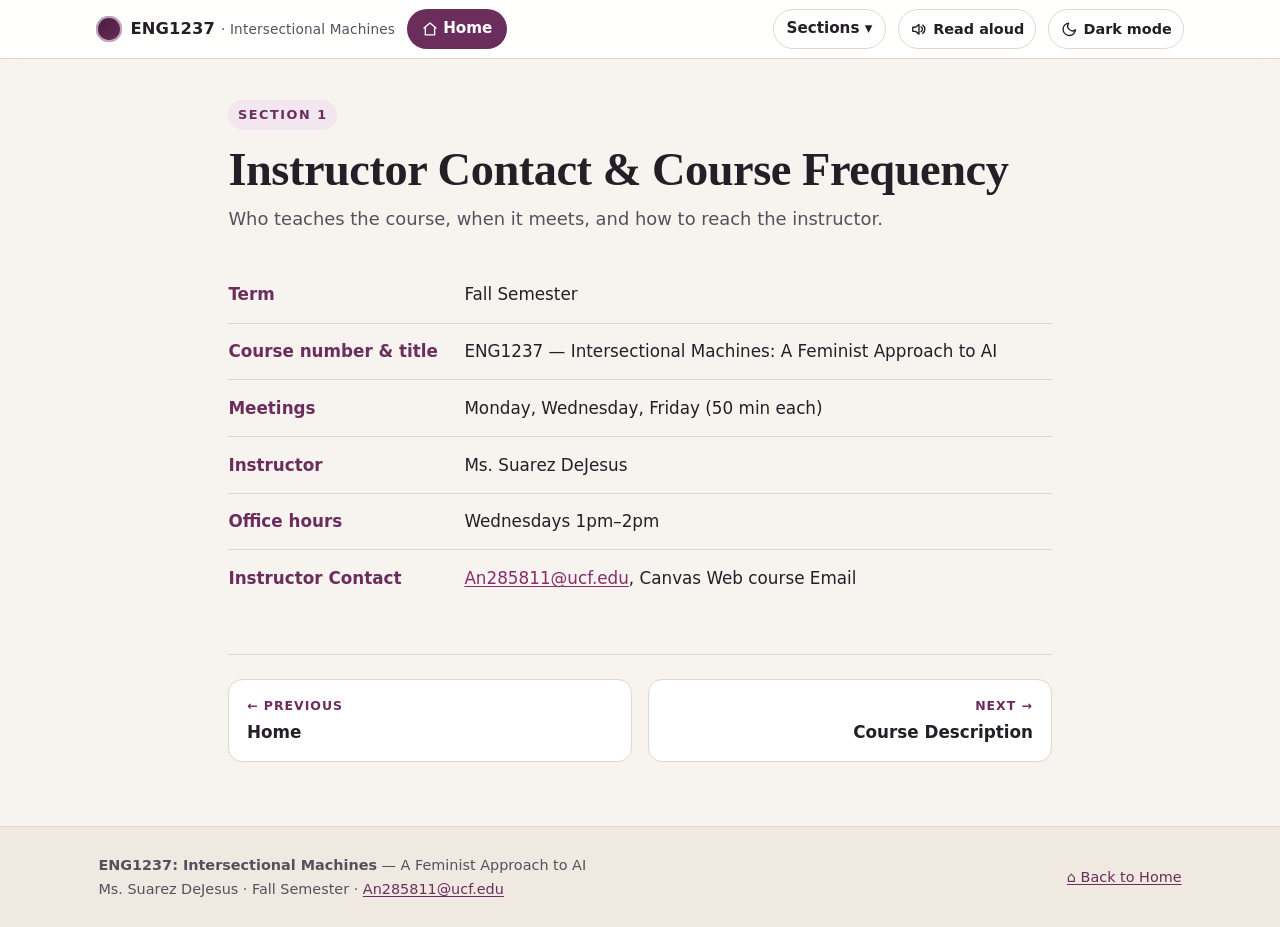
==== section1.html @ a4bf2797 "Build interactive, accessible syllabus website Turn the ENG1237 syllabus into a multi-page static si" ====
<!DOCTYPE html>
<html lang="en" data-theme="">
<head>
<meta charset="utf-8">
<meta name="viewport" content="width=device-width, initial-scale=1">
<title>Section 1: Instructor Contact & Course Frequency — ENG1237 Intersectional Machines</title>
<meta name="description" content="Interactive syllabus for ENG1237 Intersectional Machines: A Feminist Approach to AI.">
<link rel="preconnect" href="https://fonts.googleapis.com">
<link rel="stylesheet" href="assets/style.css">
<link rel="icon" href="data:image/svg+xml,%3Csvg xmlns='http://www.w3.org/2000/svg' viewBox='0 0 100 100'%3E%3Ccircle cx='50' cy='50' r='46' fill='%236b2d5c'/%3E%3Ctext x='50' y='68' font-size='54' text-anchor='middle' fill='%23fff' font-family='Georgia,serif'%3EIM%3C/text%3E%3C/svg%3E">
<script>
  // Set theme before paint to avoid a flash
  (function(){try{var t=localStorage.getItem('eng1237-theme');if(t==='light'||t==='dark')document.documentElement.setAttribute('data-theme',t);}catch(e){}})();
</script>
</head>
<body>
<a class="skip-link" href="#main">Skip to main content</a>

<div class="sticky-stack">
<header class="topbar">
  <div class="topbar-inner">
    <a class="brand" href="index.html">
      <span class="dot" aria-hidden="true"></span>
      <span>ENG1237 <small>&middot; Intersectional Machines</small></span>
    </a>
    <a class="home-tab" href="index.html"><svg viewBox="0 0 24 24" fill="none" stroke="currentColor" stroke-width="2" stroke-linecap="round" stroke-linejoin="round" aria-hidden="true"><path d="M3 10.5 12 3l9 7.5"/><path d="M5 9.5V21h14V9.5"/></svg><span>Home</span></a>
    <span class="nav-spacer"></span>

    <details class="menu" id="sections-menu">
      <summary aria-label="Jump to a section">Sections &#9662;</summary>
      <div class="menu-panel" role="menu">
        <a href="index.html"><span class="num">&#8962;</span><span>Home</span></a>
        <a href="section1.html" aria-current="page"><span class="num">1</span><span>Instructor Contact &amp; Course Frequency</span></a>
          <a href="section2.html"><span class="num">2</span><span>Course Description</span></a>
          <a href="section3.html"><span class="num">3</span><span>Course Objectives</span></a>
          <a href="section4.html"><span class="num">4</span><span>Required Course Reading Materials</span></a>
          <a href="section5.html"><span class="num">5</span><span>AI Bias Supplemental Readings</span></a>
          <a href="section6.html"><span class="num">6</span><span>Required Course Software &amp; AI Materials</span></a>
          <a href="section7.html"><span class="num">7</span><span>AI Policy</span></a>
          <a href="section8.html"><span class="num">8</span><span>Assignment Overview, Grading &amp; Late Policy</span></a>
          <a href="section9.html"><span class="num">9</span><span>Class-by-Class Schedule</span></a>
      </div>
    </details>

    <button class="util-btn" id="read-aloud" type="button" aria-pressed="false"
            title="Read this page aloud">
      <svg viewBox="0 0 24 24" fill="none" stroke="currentColor" stroke-width="2" stroke-linecap="round" stroke-linejoin="round" aria-hidden="true"><path d="M4 9v6h4l5 4V5L8 9H4Z"/><path d="M16 8.5a4 4 0 0 1 0 7"/><path d="M18.5 6a7.5 7.5 0 0 1 0 12"/></svg><span class="label">Read aloud</span>
    </button>

    <button class="util-btn" id="theme-toggle" type="button" aria-pressed="false"
            title="Switch colour theme">
      <svg class="icon-sun" viewBox="0 0 24 24" fill="none" stroke="currentColor" stroke-width="2" stroke-linecap="round" stroke-linejoin="round" aria-hidden="true"><circle cx="12" cy="12" r="4"/><path d="M12 2v2M12 20v2M4.9 4.9l1.4 1.4M17.7 17.7l1.4 1.4M2 12h2M20 12h2M4.9 19.1l1.4-1.4M17.7 6.3l1.4-1.4"/></svg><svg class="icon-moon" viewBox="0 0 24 24" fill="none" stroke="currentColor" stroke-width="2" stroke-linecap="round" stroke-linejoin="round" aria-hidden="true"><path d="M21 12.8A9 9 0 1 1 11.2 3a7 7 0 0 0 9.8 9.8Z"/></svg><span class="label">Dark mode</span>
    </button>
  </div>
</header>

<div class="reader-bar" id="reader-bar" role="region" aria-label="Read aloud controls">
  <div class="reader-inner">
    <strong>&#128266; Reading aloud</strong>
    <button class="rbtn" id="reader-playpause" type="button">&#9208; Pause</button>
    <button class="rbtn" id="reader-restart" type="button">&#8635; Restart</button>
    <button class="rbtn" id="reader-stop" type="button">&#9632; Stop</button>
    <label>Voice
      <select id="reader-voice" aria-label="Choose a voice"></select>
    </label>
    <label>Speed
      <select id="reader-rate" aria-label="Reading speed">
        <option value="0.75">0.75&times;</option>
        <option value="0.9">0.9&times;</option>
        <option value="1" selected>1&times;</option>
        <option value="1.15">1.15&times;</option>
        <option value="1.35">1.35&times;</option>
      </select>
    </label>
    <span class="reader-status" id="reader-status" aria-live="polite"></span>
  </div>
</div>
</div>
<main id="main" tabindex="-1">
  <div class="wrap">
    <div class="page-head"><span class="eyebrow">Section 1</span><h1>Instructor Contact &amp; Course Frequency</h1><p class="lede">Who teaches the course, when it meets, and how to reach the instructor.</p></div>

    <dl class="info-list">
      <div class="row"><dt>Term</dt><dd>Fall Semester</dd></div>
      <div class="row"><dt>Course number &amp; title</dt><dd>ENG1237 &mdash; Intersectional Machines: A Feminist Approach to AI</dd></div>
      <div class="row"><dt>Meetings</dt><dd>Monday, Wednesday, Friday (50 min each)</dd></div>
      <div class="row"><dt>Instructor</dt><dd>Ms. Suarez DeJesus</dd></div>
      <div class="row"><dt>Office hours</dt><dd>Wednesdays 1pm&ndash;2pm</dd></div>
      <div class="row"><dt>Instructor Contact</dt>
        <dd><a href="mailto:An285811@ucf.edu">An285811@ucf.edu</a>, Canvas Web course Email</dd></div>
    </dl>
    <nav class="pager" aria-label="Section navigation"><a class="prev" href="index.html"><span class="dir">&#8592; Previous</span><span class="ttl">Home</span></a><a class="next" href="section2.html"><span class="dir">Next &#8594;</span><span class="ttl">Course Description</span></a></nav>
  </div>
</main>

<footer class="site">
  <div class="foot-inner">
    <div>
      <strong>ENG1237: Intersectional Machines</strong> &mdash; A Feminist Approach to AI<br>
      Ms. Suarez DeJesus &middot; Fall Semester &middot;
      <a href="mailto:An285811@ucf.edu">An285811@ucf.edu</a>
    </div>
    <div><a href="index.html">&#8962; Back to Home</a></div>
  </div>
</footer>

<script src="assets/app.js"></script>
</body>
</html>
---- assets/style.css ----
/* ================================================================
   ENG1237 — Intersectional Machines
   Interactive syllabus — shared stylesheet
   Accessible, responsive, light + dark themes
   ================================================================ */

:root {
  --font-sans: "Segoe UI", system-ui, -apple-system, Roboto, Helvetica, Arial, sans-serif;
  --font-serif: "Iowan Old Style", "Palatino Linotype", Palatino, Georgia, "Times New Roman", serif;

  /* Light theme (default) */
  --bg: #f7f4f0;
  --bg-elev: #ffffff;
  --bg-sunken: #efe9e2;
  --text: #241f26;
  --text-soft: #56505c;
  --border: #e0d7cd;
  --accent: #6b2d5c;         /* aubergine */
  --accent-strong: #4e1f43;
  --accent-soft: #f2e6ef;
  --link: #8a2b6b;
  --link-visited: #6a3d86;
  --focus: #1a73e8;
  --shadow: 0 1px 2px rgba(36, 31, 38, .06), 0 8px 24px rgba(36, 31, 38, .08);
  --shadow-sm: 0 1px 2px rgba(36, 31, 38, .08);
  --highlight: #ffe58a;
  --highlight-text: #241f26;
  --ok: #2e7d5b;
  --radius: 14px;
  --maxw: 860px;
}

:root[data-theme="dark"] {
  --bg: #171319;
  --bg-elev: #211b24;
  --bg-sunken: #120f15;
  --text: #f0e9ef;
  --text-soft: #b8adb9;
  --border: #37303c;
  --accent: #d98cc4;
  --accent-strong: #eaa9d8;
  --accent-soft: #2c2130;
  --link: #f0a6d8;
  --link-visited: #cbb0e6;
  --focus: #7db1ff;
  --shadow: 0 1px 2px rgba(0, 0, 0, .4), 0 10px 30px rgba(0, 0, 0, .45);
  --shadow-sm: 0 1px 2px rgba(0, 0, 0, .4);
  --highlight: #6a5a17;
  --highlight-text: #fff8dd;
}

@media (prefers-color-scheme: dark) {
  :root:not([data-theme="light"]) {
    --bg: #171319;
    --bg-elev: #211b24;
    --bg-sunken: #120f15;
    --text: #f0e9ef;
    --text-soft: #b8adb9;
    --border: #37303c;
    --accent: #d98cc4;
    --accent-strong: #eaa9d8;
    --accent-soft: #2c2130;
    --link: #f0a6d8;
    --link-visited: #cbb0e6;
    --focus: #7db1ff;
    --shadow: 0 1px 2px rgba(0, 0, 0, .4), 0 10px 30px rgba(0, 0, 0, .45);
    --shadow-sm: 0 1px 2px rgba(0, 0, 0, .4);
    --highlight: #6a5a17;
    --highlight-text: #fff8dd;
  }
}

* { box-sizing: border-box; }

html { scroll-behavior: smooth; }
@media (prefers-reduced-motion: reduce) {
  html { scroll-behavior: auto; }
  * { animation-duration: .001ms !important; transition-duration: .001ms !important; }
}

body {
  margin: 0;
  background: var(--bg);
  color: var(--text);
  font-family: var(--font-sans);
  font-size: 1.05rem;
  line-height: 1.7;
  -webkit-font-smoothing: antialiased;
  text-rendering: optimizeLegibility;
}

/* ---- Skip link ---- */
.skip-link {
  position: absolute;
  left: -999px;
  top: 0;
  z-index: 200;
  background: var(--accent);
  color: #fff;
  padding: .6rem 1rem;
  border-radius: 0 0 var(--radius) 0;
  font-weight: 600;
}
.skip-link:focus { left: 0; }

/* ---- Focus visibility ---- */
a:focus-visible,
button:focus-visible,
summary:focus-visible,
[tabindex]:focus-visible {
  outline: 3px solid var(--focus);
  outline-offset: 2px;
  border-radius: 4px;
}

/* ================= Top navigation ================= */
.sticky-stack {
  position: sticky;
  top: 0;
  z-index: 100;
}
.topbar {
  background: color-mix(in srgb, var(--bg-elev) 92%, transparent);
  backdrop-filter: saturate(1.4) blur(8px);
  border-bottom: 1px solid var(--border);
}
.topbar-inner {
  max-width: 1120px;
  margin: 0 auto;
  padding: .55rem 1rem;
  display: flex;
  align-items: center;
  gap: .75rem;
  flex-wrap: wrap;
}
.brand {
  display: inline-flex;
  align-items: center;
  gap: .55rem;
  font-weight: 700;
  color: var(--text);
  text-decoration: none;
  letter-spacing: .01em;
  font-size: 1.02rem;
}
.brand .dot {
  width: 1.6rem; height: 1.6rem;
  border-radius: 50%;
  background: radial-gradient(circle at 30% 30%, var(--accent-strong), var(--accent));
  display: inline-block;
  flex: none;
  box-shadow: inset 0 0 0 2px color-mix(in srgb, var(--bg-elev) 60%, transparent);
}
.brand small { color: var(--text-soft); font-weight: 500; }

.home-tab {
  display: inline-flex;
  align-items: center;
  gap: .35rem;
  text-decoration: none;
  font-weight: 700;
  color: #fff;
  background: var(--accent);
  padding: .4rem .85rem;
  border-radius: 999px;
  font-size: .95rem;
  border: 1px solid transparent;
}
.home-tab:hover { background: var(--accent-strong); color: #fff; }
:root[data-theme="dark"] .home-tab,
@media (prefers-color-scheme: dark) { }
.home-tab svg { width: 1.05em; height: 1.05em; }

.nav-spacer { flex: 1 1 auto; }

/* Sections dropdown */
.menu { position: relative; }
.menu > summary {
  list-style: none;
  cursor: pointer;
  display: inline-flex;
  align-items: center;
  gap: .35rem;
  padding: .4rem .8rem;
  border: 1px solid var(--border);
  border-radius: 999px;
  background: var(--bg-elev);
  color: var(--text);
  font-weight: 600;
  font-size: .95rem;
}
.menu > summary::-webkit-details-marker { display: none; }
.menu[open] > summary { border-color: var(--accent); }
.menu-panel {
  position: absolute;
  right: 0;
  margin-top: .5rem;
  width: min(340px, 86vw);
  background: var(--bg-elev);
  border: 1px solid var(--border);
  border-radius: var(--radius);
  box-shadow: var(--shadow);
  padding: .4rem;
  z-index: 120;
}
.menu-panel a {
  display: flex;
  gap: .6rem;
  align-items: baseline;
  padding: .5rem .6rem;
  border-radius: 10px;
  text-decoration: none;
  color: var(--text);
}
.menu-panel a:hover { background: var(--accent-soft); }
.menu-panel a[aria-current="page"] { background: var(--accent-soft); font-weight: 700; }
.menu-panel .num {
  flex: none;
  width: 1.6rem; height: 1.6rem;
  display: inline-grid; place-items: center;
  background: var(--bg-sunken);
  color: var(--accent);
  border-radius: 7px;
  font-weight: 700;
  font-size: .85rem;
}

/* Utility buttons (theme + read aloud) */
.util-btn {
  display: inline-flex;
  align-items: center;
  gap: .4rem;
  padding: .4rem .7rem;
  border: 1px solid var(--border);
  border-radius: 999px;
  background: var(--bg-elev);
  color: var(--text);
  font: inherit;
  font-size: .9rem;
  font-weight: 600;
  cursor: pointer;
}
.util-btn:hover { border-color: var(--accent); }
.util-btn svg { width: 1.15em; height: 1.15em; flex: none; }
.util-btn .label { white-space: nowrap; }
@media (max-width: 560px) {
  .util-btn .label { display: none; }
}

/* ================= Read-aloud control bar ================= */
.reader-bar {
  display: none;
  background: var(--accent);
  color: #fff;
}
.reader-bar.active { display: block; }
.reader-inner {
  max-width: 1120px;
  margin: 0 auto;
  padding: .5rem 1rem;
  display: flex;
  align-items: center;
  gap: .6rem;
  flex-wrap: wrap;
}
.reader-inner strong { font-size: .92rem; }
.reader-inner .rbtn {
  background: rgba(255,255,255,.16);
  border: 1px solid rgba(255,255,255,.35);
  color: #fff;
  border-radius: 999px;
  padding: .3rem .8rem;
  font: inherit;
  font-weight: 600;
  font-size: .9rem;
  cursor: pointer;
}
.reader-inner .rbtn:hover { background: rgba(255,255,255,.28); }
.reader-inner label { font-size: .85rem; display: inline-flex; align-items: center; gap: .35rem; }
.reader-inner select {
  background: rgba(255,255,255,.16);
  color: #fff;
  border: 1px solid rgba(255,255,255,.35);
  border-radius: 8px;
  padding: .2rem .4rem;
  font: inherit;
  font-size: .85rem;
}
.reader-inner select option { color: #241f26; }
.reader-status { margin-left: auto; font-size: .82rem; opacity: .92; }

/* text-to-speech reading highlight */
.tts-reading {
  background: var(--highlight);
  color: var(--highlight-text);
  border-radius: 4px;
  box-shadow: 0 0 0 3px var(--highlight);
}

/* ================= Layout ================= */
.wrap {
  max-width: var(--maxw);
  margin: 0 auto;
  padding: 2rem 1.15rem 4rem;
}
.wrap.wide { max-width: 1120px; }

main:focus { outline: none; }

/* ---- Page header ---- */
.page-head {
  margin: .5rem 0 2rem;
}
.eyebrow {
  display: inline-block;
  font-size: .8rem;
  letter-spacing: .12em;
  text-transform: uppercase;
  font-weight: 700;
  color: var(--accent);
  background: var(--accent-soft);
  padding: .25rem .6rem;
  border-radius: 999px;
  margin-bottom: .9rem;
}
h1 {
  font-family: var(--font-serif);
  font-size: clamp(1.9rem, 4.5vw, 2.9rem);
  line-height: 1.12;
  margin: 0 0 .5rem;
  letter-spacing: -.01em;
}
.lede { font-size: 1.12rem; color: var(--text-soft); margin: .4rem 0 0; max-width: 60ch; }

h2 {
  font-family: var(--font-serif);
  font-size: clamp(1.35rem, 3vw, 1.7rem);
  margin: 2.4rem 0 .8rem;
  line-height: 1.2;
}
h3 {
  font-size: 1.05rem;
  text-transform: uppercase;
  letter-spacing: .08em;
  color: var(--accent);
  margin: 1.8rem 0 .6rem;
}
p { margin: 0 0 1.05rem; }

a { color: var(--link); text-underline-offset: 2px; }
a:visited { color: var(--link-visited); }
main a { text-decoration-thickness: 1px; }

/* cross-reference "see section" links */
.xref {
  font-weight: 600;
  white-space: nowrap;
  background: var(--accent-soft);
  padding: 0 .35em;
  border-radius: 5px;
  text-decoration: none;
}
.xref::after { content: " \2197"; font-size: .82em; }
.xref:hover { background: var(--accent); color: #fff; }
.xref:visited { color: var(--link); }
.xref:hover:visited { color: #fff; }

/* ---- Cards on home ---- */
.card-grid {
  display: grid;
  grid-template-columns: repeat(auto-fill, minmax(250px, 1fr));
  gap: 1rem;
  margin: 1.5rem 0;
}
.card {
  display: flex;
  flex-direction: column;
  gap: .5rem;
  padding: 1.2rem 1.25rem 1.3rem;
  background: var(--bg-elev);
  border: 1px solid var(--border);
  border-radius: var(--radius);
  text-decoration: none;
  color: var(--text);
  box-shadow: var(--shadow-sm);
  transition: transform .18s ease, box-shadow .18s ease, border-color .18s ease;
}
.card:hover {
  transform: translateY(-3px);
  box-shadow: var(--shadow);
  border-color: var(--accent);
}
.card:visited { color: var(--text); }
.card .num {
  width: 2.1rem; height: 2.1rem;
  display: grid; place-items: center;
  background: var(--accent-soft);
  color: var(--accent);
  font-weight: 800;
  border-radius: 10px;
  font-family: var(--font-serif);
}
.card h3 {
  color: var(--text);
  text-transform: none;
  letter-spacing: 0;
  font-size: 1.12rem;
  margin: .1rem 0 0;
}
.card p { color: var(--text-soft); font-size: .95rem; margin: 0; }
.card .go { color: var(--accent); font-weight: 700; font-size: .9rem; margin-top: auto; }

/* ---- Content blocks ---- */
.block {
  background: var(--bg-elev);
  border: 1px solid var(--border);
  border-radius: var(--radius);
  padding: 1.3rem 1.4rem;
  margin: 1.2rem 0;
  box-shadow: var(--shadow-sm);
}
.callout {
  border-left: 4px solid var(--accent);
  background: var(--accent-soft);
  padding: 1rem 1.2rem;
  border-radius: 0 var(--radius) var(--radius) 0;
  margin: 1.4rem 0;
}
.callout p:last-child { margin-bottom: 0; }

ul.clean, ol.clean { padding-left: 1.3rem; margin: 0 0 1.1rem; }
ul.clean li, ol.clean li { margin-bottom: .55rem; }

/* ---- Info list (instructor details) ---- */
.info-list { display: grid; gap: 0; margin: 1rem 0; }
.info-list .row {
  display: grid;
  grid-template-columns: 220px 1fr;
  gap: 1rem;
  padding: .85rem 0;
  border-bottom: 1px solid var(--border);
}
.info-list .row:last-child { border-bottom: none; }
.info-list dt { font-weight: 700; color: var(--accent); }
.info-list dd { margin: 0; }
@media (max-width: 560px) {
  .info-list .row { grid-template-columns: 1fr; gap: .2rem; }
}

/* ---- Reading list ---- */
.reading-group { margin: 1.6rem 0; }
.reading-group > h3 { margin-top: 0; }
.reading {
  display: block;
  padding: 1rem 1.1rem;
  border: 1px solid var(--border);
  border-radius: 12px;
  margin: .7rem 0;
  background: var(--bg-elev);
  box-shadow: var(--shadow-sm);
}
.reading .cite { display: block; margin-bottom: .5rem; }
.reading .cite .title { font-weight: 700; }
.reading .actions { display: flex; flex-wrap: wrap; gap: .5rem; }
.reading .open {
  display: inline-flex;
  align-items: center;
  gap: .35rem;
  text-decoration: none;
  font-weight: 600;
  font-size: .9rem;
  color: var(--accent);
  border: 1px solid var(--accent);
  padding: .3rem .75rem;
  border-radius: 999px;
}
.reading .open:hover { background: var(--accent); color: #fff; }
.reading .note { font-size: .85rem; color: var(--text-soft); align-self: center; }

.badge {
  display: inline-block;
  font-size: .72rem;
  font-weight: 700;
  letter-spacing: .05em;
  text-transform: uppercase;
  padding: .2rem .5rem;
  border-radius: 999px;
  background: var(--bg-sunken);
  color: var(--text-soft);
  margin-left: .4rem;
  vertical-align: middle;
}

/* ---- Tables ---- */
.table-scroll { overflow-x: auto; margin: 1.2rem 0; border-radius: var(--radius); border: 1px solid var(--border); }
table {
  width: 100%;
  border-collapse: collapse;
  min-width: 460px;
  background: var(--bg-elev);
}
caption { text-align: left; color: var(--text-soft); font-size: .9rem; padding: .6rem .8rem; }
th, td { padding: .7rem .85rem; text-align: left; border-bottom: 1px solid var(--border); vertical-align: top; }
thead th { background: var(--bg-sunken); color: var(--accent); font-size: .85rem; text-transform: uppercase; letter-spacing: .04em; position: sticky; top: 0; }
tbody tr:hover { background: var(--accent-soft); }
tr.subtotal { font-weight: 700; background: var(--bg-sunken); }

/* ---- Schedule (weeks) ---- */
.week {
  border: 1px solid var(--border);
  border-radius: var(--radius);
  margin: 1rem 0;
  overflow: hidden;
  background: var(--bg-elev);
  box-shadow: var(--shadow-sm);
}
.week > summary {
  list-style: none;
  cursor: pointer;
  display: flex;
  align-items: center;
  gap: .8rem;
  padding: 1rem 1.2rem;
  font-weight: 600;
}
.week > summary::-webkit-details-marker { display: none; }
.week > summary::after {
  content: "▾";
  margin-left: auto;
  transition: transform .2s ease;
  color: var(--accent);
}
.week[open] > summary::after { transform: rotate(180deg); }
.week > summary:hover { background: var(--accent-soft); }
.week .wk-num {
  flex: none;
  width: 2.4rem; height: 2.4rem;
  display: grid; place-items: center;
  background: var(--accent);
  color: #fff;
  border-radius: 10px;
  font-family: var(--font-serif);
  font-weight: 700;
  font-size: 1.05rem;
}
.week .wk-title { display: flex; flex-direction: column; }
.week .wk-title .dates { font-size: .82rem; color: var(--text-soft); font-weight: 500; }
.week-body { padding: 0 1.2rem 1.2rem; display: grid; gap: 1rem; }
.day {
  border-top: 1px solid var(--border);
  padding-top: .9rem;
}
.day h4 {
  margin: 0 0 .3rem;
  font-size: .95rem;
  color: var(--accent);
}
.day .meta { font-size: .82rem; color: var(--text-soft); }
.due {
  display: inline-block;
  margin-top: .5rem;
  font-size: .85rem;
  font-weight: 700;
  color: var(--ok);
  background: color-mix(in srgb, var(--ok) 12%, transparent);
  padding: .25rem .6rem;
  border-radius: 8px;
}

/* ---- Prev / next ---- */
.pager {
  display: flex;
  gap: 1rem;
  margin-top: 3rem;
  border-top: 1px solid var(--border);
  padding-top: 1.5rem;
}
.pager a {
  flex: 1;
  text-decoration: none;
  color: var(--text);
  border: 1px solid var(--border);
  border-radius: var(--radius);
  padding: .9rem 1.1rem;
  background: var(--bg-elev);
}
.pager a:hover { border-color: var(--accent); }
.pager a.next { text-align: right; }
.pager a span { display: block; }
.pager a .dir { font-size: .78rem; text-transform: uppercase; letter-spacing: .08em; color: var(--accent); font-weight: 700; }
.pager a .ttl { font-weight: 600; margin-top: .15rem; }
.pager a.disabled { opacity: .4; pointer-events: none; }

/* ---- Footer ---- */
footer.site {
  border-top: 1px solid var(--border);
  background: var(--bg-sunken);
  color: var(--text-soft);
  font-size: .9rem;
}
footer.site .foot-inner {
  max-width: 1120px;
  margin: 0 auto;
  padding: 1.6rem 1.15rem;
  display: flex;
  flex-wrap: wrap;
  gap: 1rem;
  justify-content: space-between;
  align-items: center;
}
footer.site a { color: var(--accent); }

.visually-hidden {
  position: absolute !important;
  width: 1px; height: 1px;
  padding: 0; margin: -1px;
  overflow: hidden; clip: rect(0 0 0 0);
  white-space: nowrap; border: 0;
}
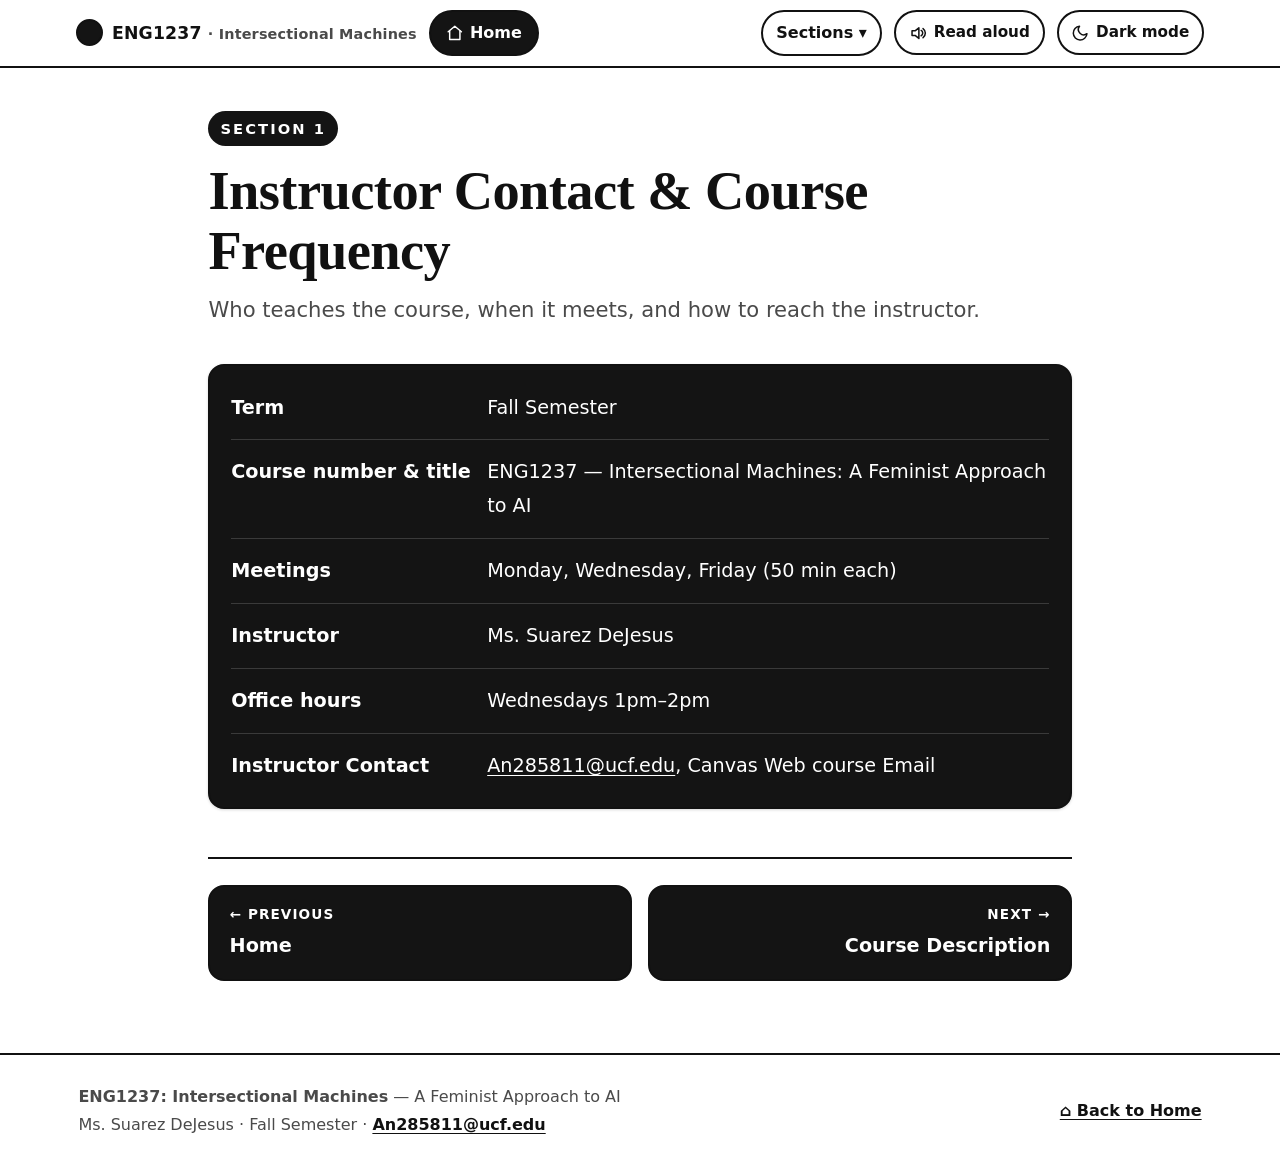
==== commit 3274e8a4: "Add Section 10 "EXAMPLE of AGENTIC Textual Analysis"; move examples there - Create a new syllabus se" ====
--- a/section1.html
+++ b/section1.html
@@ -39,6 +39,7 @@
           <a href="section7.html"><span class="num">7</span><span>AI Policy</span></a>
           <a href="section8.html"><span class="num">8</span><span>Assignment Overview, Grading &amp; Late Policy</span></a>
           <a href="section9.html"><span class="num">9</span><span>Class-by-Class Schedule</span></a>
+          <a href="section10.html"><span class="num">10</span><span>EXAMPLE of AGENTIC Textual Analysis</span></a>
       </div>
     </details>
 
--- a/assets/style.css
+++ b/assets/style.css
@@ -1,72 +1,72 @@
 /* ================================================================
    ENG1237 — Intersectional Machines
    Interactive syllabus — shared stylesheet
-   Accessible, responsive, light + dark themes
+   Monochrome, high-contrast, inverted-container design.
+   Light mode : white page, black containers with white text.
+   Dark  mode : dark page, white containers with black text.
    ================================================================ */
 
 :root {
   --font-sans: "Segoe UI", system-ui, -apple-system, Roboto, Helvetica, Arial, sans-serif;
   --font-serif: "Iowan Old Style", "Palatino Linotype", Palatino, Georgia, "Times New Roman", serif;
 
-  /* Light theme (default) */
-  --bg: #f7f4f0;
-  --bg-elev: #ffffff;
-  --bg-sunken: #efe9e2;
-  --text: #241f26;
-  --text-soft: #56505c;
-  --border: #e0d7cd;
-  --accent: #6b2d5c;         /* aubergine */
-  --accent-strong: #4e1f43;
-  --accent-soft: #f2e6ef;
-  --link: #8a2b6b;
-  --link-visited: #6a3d86;
+  /* ---- Light theme (default): white page, black containers ---- */
+  --bg: #ffffff;
+  --text: #111111;          /* text directly on the page */
+  --text-soft: #4a4a4a;
+  --line: #111111;          /* hairlines on the page */
+
+  --card: #141414;          /* container background */
+  --card-text: #ffffff;     /* container text */
+  --card-soft: #cfcfcf;     /* muted text on containers */
+  --card-line: #3a3a3a;     /* dividers inside containers */
+  --card-chip-bg: #ffffff;  /* inverted chip inside a container */
+  --card-chip-text: #111111;
+
   --focus: #1a73e8;
-  --shadow: 0 1px 2px rgba(36, 31, 38, .06), 0 8px 24px rgba(36, 31, 38, .08);
-  --shadow-sm: 0 1px 2px rgba(36, 31, 38, .08);
-  --highlight: #ffe58a;
-  --highlight-text: #241f26;
-  --ok: #2e7d5b;
-  --radius: 14px;
-  --maxw: 860px;
+  --shadow: 0 2px 6px rgba(0,0,0,.14), 0 14px 40px rgba(0,0,0,.16);
+  --shadow-sm: 0 1px 3px rgba(0,0,0,.16);
+  --ok-bg: #ffffff;
+  --ok-text: #0b6b3a;
+  --radius: 16px;
+  --maxw: 900px;
 }
 
 :root[data-theme="dark"] {
-  --bg: #171319;
-  --bg-elev: #211b24;
-  --bg-sunken: #120f15;
-  --text: #f0e9ef;
-  --text-soft: #b8adb9;
-  --border: #37303c;
-  --accent: #d98cc4;
-  --accent-strong: #eaa9d8;
-  --accent-soft: #2c2130;
-  --link: #f0a6d8;
-  --link-visited: #cbb0e6;
+  --bg: #0e0e11;
+  --text: #f4f4f5;
+  --text-soft: #b6b6ba;
+  --line: #f4f4f5;
+
+  --card: #ffffff;
+  --card-text: #111111;
+  --card-soft: #565660;
+  --card-line: #d8d8de;
+  --card-chip-bg: #111111;
+  --card-chip-text: #ffffff;
+
   --focus: #7db1ff;
-  --shadow: 0 1px 2px rgba(0, 0, 0, .4), 0 10px 30px rgba(0, 0, 0, .45);
-  --shadow-sm: 0 1px 2px rgba(0, 0, 0, .4);
-  --highlight: #6a5a17;
-  --highlight-text: #fff8dd;
+  --shadow: 0 2px 6px rgba(0,0,0,.5), 0 16px 44px rgba(0,0,0,.55);
+  --shadow-sm: 0 1px 3px rgba(0,0,0,.5);
+  --ok-bg: #ffffff;
+  --ok-text: #0b6b3a;
 }
 
 @media (prefers-color-scheme: dark) {
   :root:not([data-theme="light"]) {
-    --bg: #171319;
-    --bg-elev: #211b24;
-    --bg-sunken: #120f15;
-    --text: #f0e9ef;
-    --text-soft: #b8adb9;
-    --border: #37303c;
-    --accent: #d98cc4;
-    --accent-strong: #eaa9d8;
-    --accent-soft: #2c2130;
-    --link: #f0a6d8;
-    --link-visited: #cbb0e6;
+    --bg: #0e0e11;
+    --text: #f4f4f5;
+    --text-soft: #b6b6ba;
+    --line: #f4f4f5;
+    --card: #ffffff;
+    --card-text: #111111;
+    --card-soft: #565660;
+    --card-line: #d8d8de;
+    --card-chip-bg: #111111;
+    --card-chip-text: #ffffff;
     --focus: #7db1ff;
-    --shadow: 0 1px 2px rgba(0, 0, 0, .4), 0 10px 30px rgba(0, 0, 0, .45);
-    --shadow-sm: 0 1px 2px rgba(0, 0, 0, .4);
-    --highlight: #6a5a17;
-    --highlight-text: #fff8dd;
+    --shadow: 0 2px 6px rgba(0,0,0,.5), 0 16px 44px rgba(0,0,0,.55);
+    --shadow-sm: 0 1px 3px rgba(0,0,0,.5);
   }
 }
 
@@ -83,8 +83,8 @@
   background: var(--bg);
   color: var(--text);
   font-family: var(--font-sans);
-  font-size: 1.05rem;
-  line-height: 1.7;
+  font-size: 1.2rem;           /* larger base type */
+  line-height: 1.75;
   -webkit-font-smoothing: antialiased;
   text-rendering: optimizeLegibility;
 }
@@ -95,11 +95,11 @@
   left: -999px;
   top: 0;
   z-index: 200;
-  background: var(--accent);
-  color: #fff;
-  padding: .6rem 1rem;
+  background: var(--card);
+  color: var(--card-text);
+  padding: .7rem 1.1rem;
   border-radius: 0 0 var(--radius) 0;
-  font-weight: 600;
+  font-weight: 700;
 }
 .skip-link:focus { left: 0; }
 
@@ -114,20 +114,15 @@
 }
 
 /* ================= Top navigation ================= */
-.sticky-stack {
-  position: sticky;
-  top: 0;
-  z-index: 100;
-}
+.sticky-stack { position: sticky; top: 0; z-index: 100; }
 .topbar {
-  background: color-mix(in srgb, var(--bg-elev) 92%, transparent);
-  backdrop-filter: saturate(1.4) blur(8px);
-  border-bottom: 1px solid var(--border);
+  background: var(--bg);
+  border-bottom: 2px solid var(--line);
 }
 .topbar-inner {
-  max-width: 1120px;
+  max-width: 1160px;
   margin: 0 auto;
-  padding: .55rem 1rem;
+  padding: .6rem 1rem;
   display: flex;
   align-items: center;
   gap: .75rem;
@@ -137,39 +132,38 @@
   display: inline-flex;
   align-items: center;
   gap: .55rem;
-  font-weight: 700;
+  font-weight: 800;
   color: var(--text);
   text-decoration: none;
   letter-spacing: .01em;
-  font-size: 1.02rem;
+  font-size: 1.08rem;
 }
 .brand .dot {
-  width: 1.6rem; height: 1.6rem;
+  width: 1.7rem; height: 1.7rem;
   border-radius: 50%;
-  background: radial-gradient(circle at 30% 30%, var(--accent-strong), var(--accent));
+  background: var(--card);
+  border: 2px solid var(--line);
   display: inline-block;
   flex: none;
-  box-shadow: inset 0 0 0 2px color-mix(in srgb, var(--bg-elev) 60%, transparent);
-}
-.brand small { color: var(--text-soft); font-weight: 500; }
+}
+.brand small { color: var(--text-soft); font-weight: 600; }
 
 .home-tab {
   display: inline-flex;
   align-items: center;
-  gap: .35rem;
+  gap: .4rem;
   text-decoration: none;
-  font-weight: 700;
-  color: #fff;
-  background: var(--accent);
-  padding: .4rem .85rem;
+  font-weight: 800;
+  color: var(--card-text);
+  background: var(--card);
+  padding: .45rem .95rem;
   border-radius: 999px;
-  font-size: .95rem;
-  border: 1px solid transparent;
-}
-.home-tab:hover { background: var(--accent-strong); color: #fff; }
-:root[data-theme="dark"] .home-tab,
-@media (prefers-color-scheme: dark) { }
-.home-tab svg { width: 1.05em; height: 1.05em; }
+  font-size: 1rem;
+  border: 2px solid var(--line);
+}
+.home-tab:hover { filter: contrast(1.1); }
+.home-tab:visited { color: var(--card-text); }
+.home-tab svg { width: 1.1em; height: 1.1em; }
 
 .nav-spacer { flex: 1 1 auto; }
 
@@ -181,23 +175,24 @@
   display: inline-flex;
   align-items: center;
   gap: .35rem;
-  padding: .4rem .8rem;
-  border: 1px solid var(--border);
+  padding: .45rem .85rem;
+  border: 2px solid var(--line);
   border-radius: 999px;
-  background: var(--bg-elev);
+  background: var(--bg);
   color: var(--text);
-  font-weight: 600;
-  font-size: .95rem;
+  font-weight: 700;
+  font-size: 1rem;
 }
 .menu > summary::-webkit-details-marker { display: none; }
-.menu[open] > summary { border-color: var(--accent); }
+.menu[open] > summary { background: var(--card); color: var(--card-text); }
 .menu-panel {
   position: absolute;
   right: 0;
   margin-top: .5rem;
-  width: min(340px, 86vw);
-  background: var(--bg-elev);
-  border: 1px solid var(--border);
+  width: min(360px, 88vw);
+  background: var(--card);
+  color: var(--card-text);
+  border: 2px solid var(--line);
   border-radius: var(--radius);
   box-shadow: var(--shadow);
   padding: .4rem;
@@ -206,23 +201,24 @@
 .menu-panel a {
   display: flex;
   gap: .6rem;
-  align-items: baseline;
-  padding: .5rem .6rem;
+  align-items: center;
+  padding: .55rem .65rem;
   border-radius: 10px;
   text-decoration: none;
-  color: var(--text);
-}
-.menu-panel a:hover { background: var(--accent-soft); }
-.menu-panel a[aria-current="page"] { background: var(--accent-soft); font-weight: 700; }
+  color: var(--card-text);
+}
+.menu-panel a:visited { color: var(--card-text); }
+.menu-panel a:hover { background: color-mix(in srgb, var(--card-text) 14%, transparent); }
+.menu-panel a[aria-current="page"] { background: color-mix(in srgb, var(--card-text) 18%, transparent); font-weight: 800; }
 .menu-panel .num {
   flex: none;
-  width: 1.6rem; height: 1.6rem;
+  width: 1.8rem; height: 1.8rem;
   display: inline-grid; place-items: center;
-  background: var(--bg-sunken);
-  color: var(--accent);
+  background: var(--card-chip-bg);
+  color: var(--card-chip-text);
   border-radius: 7px;
-  font-weight: 700;
-  font-size: .85rem;
+  font-weight: 800;
+  font-size: .9rem;
 }
 
 /* Utility buttons (theme + read aloud) */
@@ -230,145 +226,460 @@
   display: inline-flex;
   align-items: center;
   gap: .4rem;
-  padding: .4rem .7rem;
-  border: 1px solid var(--border);
+  padding: .45rem .8rem;
+  border: 2px solid var(--line);
   border-radius: 999px;
-  background: var(--bg-elev);
+  background: var(--bg);
   color: var(--text);
   font: inherit;
-  font-size: .9rem;
-  font-weight: 600;
+  font-size: .95rem;
+  font-weight: 700;
   cursor: pointer;
 }
-.util-btn:hover { border-color: var(--accent); }
-.util-btn svg { width: 1.15em; height: 1.15em; flex: none; }
+.util-btn:hover { background: var(--card); color: var(--card-text); }
+.util-btn svg { width: 1.2em; height: 1.2em; flex: none; }
 .util-btn .label { white-space: nowrap; }
-@media (max-width: 560px) {
+@media (max-width: 620px) {
   .util-btn .label { display: none; }
 }
 
 /* ================= Read-aloud control bar ================= */
-.reader-bar {
-  display: none;
-  background: var(--accent);
-  color: #fff;
-}
+.reader-bar { display: none; background: var(--card); color: var(--card-text); border-bottom: 2px solid var(--line); }
 .reader-bar.active { display: block; }
 .reader-inner {
-  max-width: 1120px;
+  max-width: 1160px;
   margin: 0 auto;
-  padding: .5rem 1rem;
+  padding: .55rem 1rem;
   display: flex;
   align-items: center;
   gap: .6rem;
   flex-wrap: wrap;
 }
-.reader-inner strong { font-size: .92rem; }
+.reader-inner strong { font-size: 1rem; }
 .reader-inner .rbtn {
-  background: rgba(255,255,255,.16);
-  border: 1px solid rgba(255,255,255,.35);
-  color: #fff;
+  background: transparent;
+  border: 2px solid var(--card-text);
+  color: var(--card-text);
   border-radius: 999px;
-  padding: .3rem .8rem;
+  padding: .3rem .85rem;
   font: inherit;
-  font-weight: 600;
-  font-size: .9rem;
+  font-weight: 700;
+  font-size: .95rem;
   cursor: pointer;
 }
-.reader-inner .rbtn:hover { background: rgba(255,255,255,.28); }
-.reader-inner label { font-size: .85rem; display: inline-flex; align-items: center; gap: .35rem; }
+.reader-inner .rbtn:hover { background: var(--card-text); color: var(--card); }
+.reader-inner label { font-size: .92rem; display: inline-flex; align-items: center; gap: .35rem; }
 .reader-inner select {
-  background: rgba(255,255,255,.16);
-  color: #fff;
-  border: 1px solid rgba(255,255,255,.35);
+  background: var(--card);
+  color: var(--card-text);
+  border: 2px solid var(--card-text);
   border-radius: 8px;
   padding: .2rem .4rem;
   font: inherit;
-  font-size: .85rem;
-}
-.reader-inner select option { color: #241f26; }
-.reader-status { margin-left: auto; font-size: .82rem; opacity: .92; }
+  font-size: .92rem;
+}
+.reader-status { margin-left: auto; font-size: .9rem; }
 
 /* text-to-speech reading highlight */
 .tts-reading {
-  background: var(--highlight);
-  color: var(--highlight-text);
+  outline: 3px solid var(--focus);
+  outline-offset: 3px;
   border-radius: 4px;
-  box-shadow: 0 0 0 3px var(--highlight);
 }
 
 /* ================= Layout ================= */
-.wrap {
-  max-width: var(--maxw);
-  margin: 0 auto;
-  padding: 2rem 1.15rem 4rem;
-}
-.wrap.wide { max-width: 1120px; }
-
+.wrap { max-width: var(--maxw); margin: 0 auto; padding: 2.2rem 1.15rem 4.5rem; }
+.wrap.wide { max-width: 1160px; }
 main:focus { outline: none; }
 
+/* keep anchored targets clear of the sticky header */
+:target, [id] { scroll-margin-top: 96px; }
+
 /* ---- Page header ---- */
-.page-head {
-  margin: .5rem 0 2rem;
-}
+.page-head { margin: .5rem 0 2.2rem; }
 .eyebrow {
   display: inline-block;
-  font-size: .8rem;
-  letter-spacing: .12em;
+  font-size: .92rem;
+  letter-spacing: .14em;
   text-transform: uppercase;
-  font-weight: 700;
-  color: var(--accent);
-  background: var(--accent-soft);
-  padding: .25rem .6rem;
+  font-weight: 800;
+  color: var(--card-text);
+  background: var(--card);
+  padding: .3rem .75rem;
   border-radius: 999px;
-  margin-bottom: .9rem;
+  margin-bottom: 1rem;
 }
 h1 {
   font-family: var(--font-serif);
-  font-size: clamp(1.9rem, 4.5vw, 2.9rem);
-  line-height: 1.12;
-  margin: 0 0 .5rem;
+  font-size: clamp(2.3rem, 5vw, 3.4rem);
+  line-height: 1.1;
+  margin: 0 0 .6rem;
   letter-spacing: -.01em;
 }
-.lede { font-size: 1.12rem; color: var(--text-soft); margin: .4rem 0 0; max-width: 60ch; }
+.lede { font-size: 1.32rem; color: var(--text-soft); margin: .4rem 0 0; max-width: 62ch; }
 
 h2 {
   font-family: var(--font-serif);
-  font-size: clamp(1.35rem, 3vw, 1.7rem);
-  margin: 2.4rem 0 .8rem;
+  font-size: clamp(1.7rem, 3.4vw, 2.15rem);
+  margin: 2.6rem 0 .9rem;
   line-height: 1.2;
 }
 h3 {
-  font-size: 1.05rem;
+  font-size: 1.18rem;
   text-transform: uppercase;
   letter-spacing: .08em;
-  color: var(--accent);
-  margin: 1.8rem 0 .6rem;
-}
-p { margin: 0 0 1.05rem; }
-
-a { color: var(--link); text-underline-offset: 2px; }
-a:visited { color: var(--link-visited); }
-main a { text-decoration-thickness: 1px; }
+  margin: 2rem 0 .7rem;
+}
+p { margin: 0 0 1.15rem; }
+
+a { color: var(--text); text-underline-offset: 3px; text-decoration-thickness: 1px; }
+a:visited { color: var(--text); }
 
 /* cross-reference "see section" links */
 .xref {
-  font-weight: 600;
+  font-weight: 800;
   white-space: nowrap;
-  background: var(--accent-soft);
-  padding: 0 .35em;
-  border-radius: 5px;
+  background: var(--card);
+  color: var(--card-text);
+  padding: .05em .45em;
+  border-radius: 6px;
   text-decoration: none;
 }
 .xref::after { content: " \2197"; font-size: .82em; }
-.xref:hover { background: var(--accent); color: #fff; }
-.xref:visited { color: var(--link); }
-.xref:hover:visited { color: #fff; }
-
-/* ---- Cards on home ---- */
+.xref:hover { filter: contrast(1.15); }
+.xref:visited { color: var(--card-text); }
+
+/* ================= Lotus fold book (home hero) ================= */
+/* A concentric, blooming lotus. The whole flower lives inside an 820px
+   coordinate box that is scaled to fit any viewport, so radii and petal
+   sizes never need media queries. Centre = 410,410. */
+.lotus-intro { text-align: center; max-width: 66ch; margin: 0 auto 1.2rem; }
+
+.lotus-stage { position: relative; width: 100%; margin: 1rem auto 1.5rem; }
+/* --U is the flower's diameter; every radius, size and font scales from it,
+   so the whole lotus stays proportional with no media queries. */
+.lotus-fit {
+  --U: min(1000px, calc(100vw - 8rem), calc(100vh - 15rem));
+  position: relative;
+  width: var(--U);
+  aspect-ratio: 1 / 1;
+  margin: 0 auto;
+  overflow: visible;   /* let the vines + identity markers sit past the petals */
+}
+/* home page = just the big flower, centred */
+.home-flower { display: grid; place-items: center; }
+.home-flower .lotus-stage { margin: 0 auto; }
+.lotus { position: absolute; inset: 0; }
+
+/* Two layers of teardrop petals, each anchored by its base at the flower
+   centre and radiating outward (2D). They overlap near the middle -> the
+   lotus look -> but their tips fan apart, where the labels sit upright and
+   legible. Inner petals are shorter; outer petals longer. */
+.ring { display: contents; }
+.ring0 { --ph: calc(.32 * var(--U)); --pw: calc(.225 * var(--U)); --z: 22; }
+.ring1 { --ph: calc(.47 * var(--U)); --pw: calc(.205 * var(--U)); --z: 14; }
+
+/* central seed pod (the heart of the flower / the closed bud's cover) */
+.lotus-center {
+  position: absolute;
+  left: 50%; top: 50%;
+  transform: translate(-50%, -50%);
+  width: calc(.17 * var(--U));
+  height: calc(.17 * var(--U));
+  border-radius: 50%;
+  background: var(--card);
+  color: var(--card-text);
+  border: 3px solid var(--line);
+  display: grid;
+  place-items: center;
+  text-align: center;
+  padding: calc(.012 * var(--U));
+  z-index: 60;
+  box-shadow: var(--shadow);
+  cursor: pointer;
+  font: inherit;
+}
+.lotus-center .lc-course { font-size: calc(.012 * var(--U)); letter-spacing: .08em; text-transform: uppercase; font-weight: 800; }
+.lotus-center .lc-title { font-family: var(--font-serif); font-size: calc(.018 * var(--U)); line-height: 1.0; margin: calc(.004 * var(--U)) 0; }
+.lotus-center .lc-hint { font-size: calc(.011 * var(--U)); color: var(--card-soft); }
+.lotus-center:hover { filter: contrast(1.08); }
+
+/* petals — a teardrop whose base (bottom) sits at the flower centre and
+   whose rounded tip points outward at angle --ang. */
+.petal {
+  position: absolute;
+  left: 50%; top: 50%;
+  width: var(--pw); height: var(--ph);
+  margin-left: calc(var(--pw) / -2);
+  margin-top: calc(var(--ph) * -1);
+  transform-origin: 50% 100%;
+  display: flex;
+  align-items: flex-start;      /* label rides the outer bulb, clear of centre */
+  justify-content: center;
+  padding: calc(.055 * var(--U)) calc(.03 * var(--U)) 0;
+  font-size: calc(.0185 * var(--U));
+  text-align: center;
+  text-decoration: none;
+  background: var(--pc, var(--card));
+  color: #23161f;               /* dark ink reads on every pastel + both themes */
+  border: 2px solid rgba(20,10,16,.20);
+  /* teardrop: wide rounded tip, tapering to the base at the centre */
+  border-radius: 50% 50% 50% 50% / 40% 40% 62% 62%;
+  box-shadow: var(--shadow-sm);
+  /* closed bud: petals collapsed into the centre (a clenched fist) */
+  transform: rotateZ(var(--ang)) scale(.05);
+  opacity: 0;
+  pointer-events: none;
+  z-index: var(--z);
+  transition: transform .85s cubic-bezier(.22,1,.36,1), opacity .5s ease, box-shadow .2s ease;
+}
+.petal:visited { color: #23161f; }
+/* label counter-rotated so it stays upright, and width-capped so long
+   titles wrap *inside* the petal instead of spilling past its edges */
+.petal .p-inner {
+  display: flex; flex-direction: column; align-items: center; gap: .3em;
+  max-width: 84%;
+  transform: rotateZ(calc(-1 * var(--ang)));
+}
+.petal .p-num {
+  font-family: var(--font-serif); font-weight: 800; font-size: 1.2em; line-height: 1;
+  width: 1.7em; height: 1.7em; display: grid; place-items: center;
+  border-radius: 50%; background: rgba(255,255,255,.92); color: #23161f;
+  box-shadow: 0 1px 2px rgba(0,0,0,.18);
+}
+.petal .p-title {
+  font-weight: 800; font-size: .92em; line-height: 1.16;
+  overflow-wrap: break-word; hyphens: auto;
+  text-shadow: 0 1px 0 rgba(255,255,255,.45);
+}
+
+/* bloomed state — the flower opens; petals grow out from the centre to
+   full size, like fingers unclenching from a fist */
+.lotus-stage[data-open] .petal {
+  opacity: 1;
+  pointer-events: auto;
+  transform: rotateZ(var(--ang)) scale(1);
+}
+.lotus-stage[data-open] .petal:hover {
+  z-index: 45; box-shadow: var(--shadow);
+  transform: rotateZ(var(--ang)) scale(1.04);
+}
+/* bloom petal by petal */
+.petal:nth-of-type(2) { transition-delay: .05s; }
+.petal:nth-of-type(3) { transition-delay: .10s; }
+.petal:nth-of-type(4) { transition-delay: .15s; }
+.petal:nth-of-type(5) { transition-delay: .20s; }
+.petal:nth-of-type(6) { transition-delay: .25s; }
+
+/* ---- decorative veined leaves (behind the petals, never covering titles) ---- */
+.leaves { position: absolute; inset: 0; }
+.leaf {
+  position: absolute;
+  left: 50%; top: 50%;
+  --lw: calc(.115 * var(--U));
+  --lh: calc(.5 * var(--U));
+  width: var(--lw); height: var(--lh);
+  margin-left: calc(var(--lw) / -2);
+  margin-top: calc(var(--lh) * -1);
+  transform-origin: 50% 100%;
+  z-index: 3;                    /* below every petal (petals are z 14-22) */
+  opacity: 0;
+  pointer-events: none;
+  transform: rotateZ(var(--ang)) scale(.05);
+  transition: transform .95s cubic-bezier(.22,1,.36,1), opacity .55s ease;
+  filter: drop-shadow(0 2px 3px rgba(0,0,0,.18));
+}
+.leaf-svg { width: 100%; height: 100%; display: block; }
+.lotus-stage[data-open] .leaf {
+  opacity: 1;
+  transform: rotateZ(var(--ang)) scale(1);
+}
+
+/* ---- vines: identity markers that grow from the core into the gaps ---- */
+.vines {
+  position: absolute; inset: 0;
+  width: 100%; height: 100%;
+  overflow: visible;
+  z-index: 5;                    /* above leaves, below petals */
+  color: #4f9a5b;               /* leaflet fill via currentColor */
+  opacity: 0;
+  transform: scale(.15);
+  transform-origin: 50% 50%;
+  transition: transform 1s cubic-bezier(.22,1,.36,1), opacity .6s ease;
+  pointer-events: none;
+}
+.vine-stem, .vine-curl {
+  stroke: #4f9a5b; stroke-width: 1.1; fill: none;
+  stroke-linecap: round;
+}
+.vine-curl { stroke-width: .9; }
+.vine-leaflet { fill: #5da65f; }
+.vine-bud { fill: #e6c3ef; stroke: #4f9a5b; stroke-width: .5; }
+.lotus-stage[data-open] .vines { opacity: 1; transform: scale(1); }
+
+/* identity-marker word tags, riding the tips of the vines just past the petals */
+.id-markers { position: absolute; inset: 0; }
+.id-marker {
+  position: absolute;
+  left: 50%; top: 50%;
+  --imh: calc(.56 * var(--U));
+  width: calc(.2 * var(--U)); height: var(--imh);
+  margin-left: calc(.1 * var(--U) * -1);
+  margin-top: calc(var(--imh) * -1);
+  transform-origin: 50% 100%;
+  display: flex; align-items: flex-start; justify-content: center;
+  z-index: 40;                   /* above petals so the words stay readable */
+  opacity: 0;
+  pointer-events: none;
+  transform: rotateZ(var(--ang)) scale(.05);
+  transition: transform 1s cubic-bezier(.22,1,.36,1), opacity .6s ease;
+}
+.id-marker .idm-inner {
+  transform: rotateZ(calc(-1 * var(--ang)));
+  font-family: var(--font-sans);
+  font-weight: 800;
+  font-size: calc(.016 * var(--U));
+  letter-spacing: .04em;
+  text-transform: lowercase;
+  color: var(--card-text);
+  background: var(--card);
+  border: 1.5px solid var(--line);
+  border-radius: 999px;
+  padding: calc(.006 * var(--U)) calc(.014 * var(--U));
+  white-space: nowrap;
+  box-shadow: var(--shadow-sm);
+}
+.lotus-stage[data-open] .id-marker {
+  opacity: 1;
+  transform: rotateZ(var(--ang)) scale(1);
+}
+
+/* caption naming the embodied metaphor (also read aloud) */
+.lotus-caption {
+  max-width: 60ch;
+  margin: 1.2rem auto 0;
+  text-align: center;
+  color: var(--text-soft);
+  font-size: 1rem;
+  line-height: 1.5;
+}
+.lotus-caption strong { color: var(--text); }
+
+/* ---- Drill-down panels (petals 4/5/9) ---- */
+.drill-panel {
+  max-width: 720px;
+  margin: 1rem auto 0;
+  background: var(--card);
+  color: var(--card-text);
+  border: 2px solid var(--line);
+  border-radius: var(--radius);
+  padding: 1.1rem 1.3rem 1.3rem;
+  box-shadow: var(--shadow);
+  scroll-margin-top: 96px;
+}
+.drill-panel[hidden] { display: none; }
+.drill-head { display: flex; align-items: flex-start; gap: 1rem; }
+.drill-head h3 { margin: 0; color: var(--card-text); text-transform: none; letter-spacing: 0; font-size: 1.15rem; }
+.drill-close {
+  margin-left: auto; flex: none;
+  width: 2rem; height: 2rem; line-height: 1;
+  border-radius: 50%; cursor: pointer;
+  background: transparent; color: var(--card-text);
+  border: 2px solid var(--card-text); font: inherit; font-size: 1.2rem; font-weight: 800;
+}
+.drill-close:hover { background: var(--card-text); color: var(--card); }
+.drill-links {
+  display: grid;
+  grid-template-columns: repeat(auto-fill, minmax(180px, 1fr));
+  gap: .5rem;
+  margin: .9rem 0 1rem;
+}
+.drill-link {
+  display: block;
+  text-decoration: none;
+  font-weight: 700;
+  color: var(--card-text);
+  border: 1.5px solid var(--card-line);
+  border-radius: 10px;
+  padding: .55rem .7rem;
+  background: color-mix(in srgb, var(--card-text) 6%, transparent);
+}
+.drill-link:hover { border-color: var(--card-text); }
+.drill-link:visited { color: var(--card-text); }
+.drill-open {
+  display: inline-block; font-weight: 800; text-decoration: underline;
+  color: var(--card-text);
+}
+.drill-open:visited { color: var(--card-text); }
+
+/* bloomed state — the ring's layer is open; petals settle on their ring */
+.ring.open .petal {
+  opacity: 1;
+  pointer-events: auto;
+  transform: translate(
+      calc(-50% + (var(--R) * var(--cx))),
+      calc(-50% + (var(--R) * var(--cy)))
+    ) scale(1);
+}
+.ring.open .petal:hover {
+  box-shadow: var(--shadow);
+  z-index: 50;
+  transform: translate(
+      calc(-50% + (var(--R) * var(--cx))),
+      calc(-50% + (var(--R) * var(--cy)))
+    ) scale(1.06);
+}
+/* stagger petals within a ring so the layer unfurls petal by petal */
+.petal:nth-of-type(2) { transition-delay: .06s; }
+.petal:nth-of-type(3) { transition-delay: .12s; }
+.petal:nth-of-type(4) { transition-delay: .18s; }
+
+/* ---- unfold controls + layer stepper ---- */
+.lotus-note { text-align: center; margin-top: .4rem; display: flex; gap: .6rem; justify-content: center; flex-wrap: wrap; }
+.lotus-status { text-align: center; color: var(--text-soft); font-size: .95rem; margin: .5rem 0 .2rem; }
+.btn[disabled] { opacity: .4; cursor: default; filter: none; }
+
+.lotus-legend {
+  list-style: none; padding: 0;
+  display: flex; flex-wrap: wrap; gap: .5rem; justify-content: center;
+  margin: .5rem auto 0; max-width: 70ch;
+}
+.lotus-step {
+  display: inline-flex; align-items: center; gap: .5rem;
+  border: 2px solid var(--line); border-radius: 999px;
+  padding: .3rem .8rem; cursor: pointer;
+  background: var(--bg); color: var(--text); font: inherit; font-size: .95rem;
+}
+.lotus-step .dot {
+  width: 1.5rem; height: 1.5rem; flex: none; border-radius: 50%;
+  display: inline-grid; place-items: center; font-weight: 800; font-size: .85rem;
+  background: var(--bg); color: var(--text); border: 2px solid var(--line);
+}
+.lotus-step.reached { background: var(--card); color: var(--card-text); border-color: var(--line); }
+.lotus-step.reached .dot { background: var(--card-chip-bg); color: var(--card-chip-text); border-color: transparent; }
+.lotus-step[aria-current="step"] { outline: 3px solid var(--focus); outline-offset: 2px; }
+
+/* Big call-to-action button */
+.btn {
+  display: inline-flex;
+  align-items: center;
+  gap: .5rem;
+  font: inherit;
+  font-weight: 800;
+  font-size: 1.05rem;
+  cursor: pointer;
+  background: var(--card);
+  color: var(--card-text);
+  border: 2px solid var(--line);
+  padding: .6rem 1.2rem;
+  border-radius: 999px;
+}
+.btn:hover { filter: contrast(1.1); }
+
+/* ---- Cards grid (used on home fallback + elsewhere) ---- */
 .card-grid {
   display: grid;
-  grid-template-columns: repeat(auto-fill, minmax(250px, 1fr));
+  grid-template-columns: repeat(auto-fill, minmax(260px, 1fr));
   gap: 1rem;
   margin: 1.5rem 0;
 }
@@ -376,142 +687,232 @@
   display: flex;
   flex-direction: column;
   gap: .5rem;
-  padding: 1.2rem 1.25rem 1.3rem;
-  background: var(--bg-elev);
-  border: 1px solid var(--border);
+  padding: 1.3rem 1.35rem 1.4rem;
+  background: var(--card);
+  color: var(--card-text);
+  border: 2px solid var(--line);
   border-radius: var(--radius);
   text-decoration: none;
-  color: var(--text);
   box-shadow: var(--shadow-sm);
-  transition: transform .18s ease, box-shadow .18s ease, border-color .18s ease;
-}
-.card:hover {
-  transform: translateY(-3px);
-  box-shadow: var(--shadow);
-  border-color: var(--accent);
-}
-.card:visited { color: var(--text); }
+  transition: transform .18s ease, box-shadow .18s ease;
+}
+.card:hover { transform: translateY(-3px); box-shadow: var(--shadow); }
+.card:visited { color: var(--card-text); }
 .card .num {
-  width: 2.1rem; height: 2.1rem;
+  width: 2.3rem; height: 2.3rem;
   display: grid; place-items: center;
-  background: var(--accent-soft);
-  color: var(--accent);
+  background: var(--card-chip-bg);
+  color: var(--card-chip-text);
   font-weight: 800;
   border-radius: 10px;
   font-family: var(--font-serif);
 }
-.card h3 {
-  color: var(--text);
-  text-transform: none;
-  letter-spacing: 0;
-  font-size: 1.12rem;
-  margin: .1rem 0 0;
-}
-.card p { color: var(--text-soft); font-size: .95rem; margin: 0; }
-.card .go { color: var(--accent); font-weight: 700; font-size: .9rem; margin-top: auto; }
+.card h3 { color: var(--card-text); text-transform: none; letter-spacing: 0; font-size: 1.2rem; margin: .1rem 0 0; }
+.card p { color: var(--card-soft); font-size: 1.02rem; margin: 0; }
+.card .go { color: var(--card-text); font-weight: 800; font-size: .98rem; margin-top: auto; }
 
 /* ---- Content blocks ---- */
-.block {
-  background: var(--bg-elev);
-  border: 1px solid var(--border);
+.block, .callout {
+  background: var(--card);
+  color: var(--card-text);
+  border: 2px solid var(--line);
   border-radius: var(--radius);
-  padding: 1.3rem 1.4rem;
+  padding: 1.4rem 1.5rem;
+  margin: 1.3rem 0;
+  box-shadow: var(--shadow-sm);
+}
+.callout { border-left-width: 10px; }
+.callout p:last-child, .block p:last-child { margin-bottom: 0; }
+.block a, .callout a { color: var(--card-text); }
+.block a:visited, .callout a:visited { color: var(--card-text); }
+
+ul.clean, ol.clean { padding-left: 1.4rem; margin: 0 0 1.2rem; }
+ul.clean li, ol.clean li { margin-bottom: .6rem; }
+
+/* ---- Info list (instructor details) ---- */
+.info-list {
+  display: block;
   margin: 1.2rem 0;
+  background: var(--card);
+  color: var(--card-text);
+  border: 2px solid var(--line);
+  border-radius: var(--radius);
+  padding: .6rem 1.3rem;
   box-shadow: var(--shadow-sm);
 }
-.callout {
-  border-left: 4px solid var(--accent);
-  background: var(--accent-soft);
-  padding: 1rem 1.2rem;
-  border-radius: 0 var(--radius) var(--radius) 0;
-  margin: 1.4rem 0;
-}
-.callout p:last-child { margin-bottom: 0; }
-
-ul.clean, ol.clean { padding-left: 1.3rem; margin: 0 0 1.1rem; }
-ul.clean li, ol.clean li { margin-bottom: .55rem; }
-
-/* ---- Info list (instructor details) ---- */
-.info-list { display: grid; gap: 0; margin: 1rem 0; }
 .info-list .row {
   display: grid;
-  grid-template-columns: 220px 1fr;
+  grid-template-columns: 240px 1fr;
   gap: 1rem;
-  padding: .85rem 0;
-  border-bottom: 1px solid var(--border);
+  padding: .95rem 0;
+  border-bottom: 1px solid var(--card-line);
 }
 .info-list .row:last-child { border-bottom: none; }
-.info-list dt { font-weight: 700; color: var(--accent); }
+.info-list dt { font-weight: 800; }
 .info-list dd { margin: 0; }
+.info-list a, .info-list a:visited { color: var(--card-text); }
 @media (max-width: 560px) {
   .info-list .row { grid-template-columns: 1fr; gap: .2rem; }
 }
 
 /* ---- Reading list ---- */
-.reading-group { margin: 1.6rem 0; }
+.reading-group { margin: 1.8rem 0; }
 .reading-group > h3 { margin-top: 0; }
 .reading {
   display: block;
-  padding: 1rem 1.1rem;
-  border: 1px solid var(--border);
-  border-radius: 12px;
-  margin: .7rem 0;
-  background: var(--bg-elev);
+  padding: 1.15rem 1.25rem;
+  border: 2px solid var(--line);
+  border-radius: 14px;
+  margin: .8rem 0;
+  background: var(--card);
+  color: var(--card-text);
   box-shadow: var(--shadow-sm);
 }
-.reading .cite { display: block; margin-bottom: .5rem; }
-.reading .cite .title { font-weight: 700; }
-.reading .actions { display: flex; flex-wrap: wrap; gap: .5rem; }
+.reading .cite { display: block; margin-bottom: .6rem; }
+.reading .cite .title { font-weight: 800; }
+.reading em { color: var(--card-text); }
+.reading .actions { display: flex; flex-wrap: wrap; gap: .5rem; align-items: center; }
 .reading .open {
   display: inline-flex;
   align-items: center;
   gap: .35rem;
   text-decoration: none;
-  font-weight: 600;
-  font-size: .9rem;
-  color: var(--accent);
-  border: 1px solid var(--accent);
-  padding: .3rem .75rem;
+  font-weight: 800;
+  font-size: 1rem;
+  color: var(--card);
+  background: var(--card-text);
+  border: 2px solid var(--card-text);
+  padding: .35rem .85rem;
   border-radius: 999px;
 }
-.reading .open:hover { background: var(--accent); color: #fff; }
-.reading .note { font-size: .85rem; color: var(--text-soft); align-self: center; }
+.reading .open:hover { filter: contrast(1.1); }
+.reading .open:visited { color: var(--card); }
+.reading .note { font-size: .92rem; color: var(--card-soft); }
 
 .badge {
   display: inline-block;
-  font-size: .72rem;
-  font-weight: 700;
+  font-size: .78rem;
+  font-weight: 800;
   letter-spacing: .05em;
   text-transform: uppercase;
-  padding: .2rem .5rem;
+  padding: .22rem .55rem;
   border-radius: 999px;
-  background: var(--bg-sunken);
-  color: var(--text-soft);
+  background: var(--card-chip-bg);
+  color: var(--card-chip-text);
   margin-left: .4rem;
   vertical-align: middle;
 }
 
 /* ---- Tables ---- */
-.table-scroll { overflow-x: auto; margin: 1.2rem 0; border-radius: var(--radius); border: 1px solid var(--border); }
-table {
-  width: 100%;
+.table-scroll { overflow-x: auto; margin: 1.3rem 0; border-radius: var(--radius); border: 2px solid var(--line); }
+table { width: 100%; border-collapse: collapse; min-width: 480px; background: var(--card); color: var(--card-text); }
+caption { text-align: left; color: var(--text-soft); font-size: 1rem; padding: .7rem .9rem; }
+th, td { padding: .8rem .95rem; text-align: left; border-bottom: 1px solid var(--card-line); vertical-align: top; }
+thead th { background: var(--card-chip-bg); color: var(--card-chip-text); font-size: .92rem; text-transform: uppercase; letter-spacing: .04em; }
+tbody tr:hover { background: color-mix(in srgb, var(--card-text) 8%, transparent); }
+tr.subtotal { font-weight: 800; background: color-mix(in srgb, var(--card-text) 10%, transparent); }
+
+/* ---- Class-by-class schedule chart (Section 9) ---- */
+.sched-legend {
+  list-style: none; padding: 0; margin: 1rem 0 .4rem;
+  display: flex; flex-wrap: wrap; gap: .4rem 1.1rem;
+  font-size: .92rem; color: var(--text-soft); font-weight: 600;
+}
+.sched-legend li { display: inline-flex; align-items: center; gap: .45rem; }
+.sched-legend .sw { width: 1.05rem; height: 1.05rem; border-radius: 4px; border: 1px solid rgba(0,0,0,.25); }
+.sw.red { background: #EE0000; } .sw.grey { background: #D9D9D9; }
+.sw.green { background: #D9F2D0; } .sw.blue { background: #DAE9F7; }
+
+table.schedule {
+  table-layout: fixed;
+  min-width: 940px;
   border-collapse: collapse;
-  min-width: 460px;
-  background: var(--bg-elev);
-}
-caption { text-align: left; color: var(--text-soft); font-size: .9rem; padding: .6rem .8rem; }
-th, td { padding: .7rem .85rem; text-align: left; border-bottom: 1px solid var(--border); vertical-align: top; }
-thead th { background: var(--bg-sunken); color: var(--accent); font-size: .85rem; text-transform: uppercase; letter-spacing: .04em; position: sticky; top: 0; }
-tbody tr:hover { background: var(--accent-soft); }
-tr.subtotal { font-weight: 700; background: var(--bg-sunken); }
+  font-size: .86rem;
+}
+table.schedule col { }
+table.schedule th, table.schedule td {
+  border: 1px solid var(--card-line);   /* every cell is its own container */
+  padding: .6rem .7rem;
+  vertical-align: top;
+  line-height: 1.4;
+}
+table.schedule thead th {
+  text-transform: none; letter-spacing: 0;
+  background: var(--card-chip-bg); color: var(--card-chip-text);
+  position: sticky; top: 0; z-index: 2;
+}
+table.schedule .wk-col { width: 4.2rem; text-align: center; }
+table.schedule thead th.wk-col { font-size: .82rem; }
+table.schedule col.c-day { width: 24%; }
+.schedule .col-t { display: block; font-size: 1rem; font-weight: 800; }
+.schedule .col-s { display: block; font-size: .78rem; font-weight: 500; opacity: .85; margin-top: .15rem; text-transform: none; letter-spacing: 0; }
+.schedule tbody tr:hover { background: transparent; }
+.schedule .wk-badge {
+  display: inline-grid; place-items: center;
+  width: 2rem; height: 2rem; margin: .1rem auto;
+  background: var(--card-chip-bg); color: var(--card-chip-text);
+  border-radius: 8px; font-family: var(--font-serif); font-weight: 800; font-size: 1.05rem;
+}
+.schedule .dh { margin: 0 0 .35rem; font-weight: 800; color: var(--card-text); }
+.schedule .rd {
+  margin: 0 0 .45rem; font-family: var(--font-serif);
+  font-weight: 700; color: var(--card-text);
+}
+.schedule .nr { margin: .5rem 0 0; font-size: .82rem; color: var(--card-soft); }
+.schedule td > p { margin: 0 0 .4rem; }
+.schedule td > p:last-child { margin-bottom: 0; }
+.schedule ul.fq { margin: .2rem 0 0; padding-left: 1.05rem; }
+.schedule ul.fq li { margin: .25rem 0; }
+.schedule .clean.sm { margin: .2rem 0 .3rem; padding-left: 1.1rem; }
+.schedule .clean.sm li { margin: .18rem 0; }
+.schedule ol.clean.sm { list-style: decimal; }
+.schedule ul.clean.sm { list-style: disc; }
+
+/* "Examples to look at" boxes — the instructor's own demo projects */
+.schedule .examples {
+  margin: .55rem 0 .2rem;
+  padding: .5rem .6rem .55rem;
+  border: 1px dashed var(--card-line);
+  border-radius: 10px;
+  background: color-mix(in srgb, var(--card-text) 6%, transparent);
+}
+.schedule .examples .ex-h {
+  margin: 0 0 .3rem; font-weight: 800; font-size: .82rem;
+  text-transform: uppercase; letter-spacing: .04em; color: var(--card-soft);
+}
+.schedule .examples ul.clean.sm { margin: 0; padding-left: 1.05rem; }
+.schedule .examples a { font-weight: 700; color: var(--card-text); text-decoration: underline; }
+.schedule .examples a:visited { color: var(--card-text); }
+/* keep the boxes readable inside coloured cells */
+.schedule td.grey .examples, .schedule td.green .examples, .schedule td.blue .examples {
+  border-color: rgba(0,0,0,.28); background: rgba(255,255,255,.45);
+}
+.schedule td.grey .examples a, .schedule td.green .examples a, .schedule td.blue .examples a,
+.schedule td.grey .examples .ex-h, .schedule td.green .examples .ex-h, .schedule td.blue .examples .ex-h {
+  color: #18120f;
+}
+
+/* the instructor's cell colours — fixed in both themes */
+.schedule td.red  { background: #EE0000; color: #fff; }
+.schedule td.red .dh, .schedule td.red strong { color: #fff; }
+.schedule td.grey  { background: #D9D9D9; }
+.schedule td.green { background: #D9F2D0; }
+.schedule td.blue  { background: #DAE9F7; }
+.schedule td.grey, .schedule td.grey .dh, .schedule td.grey strong,
+.schedule td.green, .schedule td.green .dh, .schedule td.green strong,
+.schedule td.blue, .schedule td.blue .dh, .schedule td.blue strong { color: #18120f; }
+.schedule td.blue .due, .schedule td.green .due, .schedule td.grey .due {
+  color: #18120f; border-color: #18120f;
+}
 
 /* ---- Schedule (weeks) ---- */
 .week {
-  border: 1px solid var(--border);
+  border: 2px solid var(--line);
   border-radius: var(--radius);
-  margin: 1rem 0;
+  margin: 1.1rem 0;
   overflow: hidden;
-  background: var(--bg-elev);
+  background: var(--card);
+  color: var(--card-text);
   box-shadow: var(--shadow-sm);
 }
 .week > summary {
@@ -519,96 +920,85 @@
   cursor: pointer;
   display: flex;
   align-items: center;
-  gap: .8rem;
-  padding: 1rem 1.2rem;
-  font-weight: 600;
+  gap: .85rem;
+  padding: 1.1rem 1.3rem;
+  font-weight: 700;
 }
 .week > summary::-webkit-details-marker { display: none; }
-.week > summary::after {
-  content: "▾";
-  margin-left: auto;
-  transition: transform .2s ease;
-  color: var(--accent);
-}
+.week > summary::after { content: "\25BE"; margin-left: auto; transition: transform .2s ease; }
 .week[open] > summary::after { transform: rotate(180deg); }
-.week > summary:hover { background: var(--accent-soft); }
+.week > summary:hover { background: color-mix(in srgb, var(--card-text) 8%, transparent); }
 .week .wk-num {
   flex: none;
-  width: 2.4rem; height: 2.4rem;
+  width: 2.7rem; height: 2.7rem;
   display: grid; place-items: center;
-  background: var(--accent);
-  color: #fff;
+  background: var(--card-chip-bg);
+  color: var(--card-chip-text);
   border-radius: 10px;
   font-family: var(--font-serif);
-  font-weight: 700;
-  font-size: 1.05rem;
+  font-weight: 800;
+  font-size: 1.15rem;
 }
 .week .wk-title { display: flex; flex-direction: column; }
-.week .wk-title .dates { font-size: .82rem; color: var(--text-soft); font-weight: 500; }
-.week-body { padding: 0 1.2rem 1.2rem; display: grid; gap: 1rem; }
-.day {
-  border-top: 1px solid var(--border);
-  padding-top: .9rem;
-}
-.day h4 {
-  margin: 0 0 .3rem;
-  font-size: .95rem;
-  color: var(--accent);
-}
-.day .meta { font-size: .82rem; color: var(--text-soft); }
+.week .wk-title .dates { font-size: .9rem; color: var(--card-soft); font-weight: 600; }
+.week-body { padding: 0 1.3rem 1.3rem; display: grid; gap: 1rem; }
+.day { border-top: 1px solid var(--card-line); padding-top: 1rem; }
+.day h4 { margin: 0 0 .35rem; font-size: 1.05rem; }
+.day .meta { font-size: .95rem; color: var(--card-soft); }
 .due {
   display: inline-block;
   margin-top: .5rem;
-  font-size: .85rem;
-  font-weight: 700;
-  color: var(--ok);
-  background: color-mix(in srgb, var(--ok) 12%, transparent);
-  padding: .25rem .6rem;
+  font-size: .98rem;
+  font-weight: 800;
+  color: var(--card-text);
+  border: 2px solid var(--card-text);
+  padding: .3rem .7rem;
   border-radius: 8px;
 }
+.unit-band {
+  margin: 2rem 0 .5rem;
+  padding: 1rem 1.3rem;
+  background: var(--card);
+  color: var(--card-text);
+  border: 3px solid var(--line);
+  border-radius: var(--radius);
+}
+.unit-band .u-label { font-size: .85rem; letter-spacing: .16em; text-transform: uppercase; font-weight: 800; color: var(--card-soft); }
+.unit-band h2 { margin: .2rem 0 .3rem; color: var(--card-text); }
+.unit-band p { margin: 0; color: var(--card-soft); }
 
 /* ---- Prev / next ---- */
-.pager {
-  display: flex;
-  gap: 1rem;
-  margin-top: 3rem;
-  border-top: 1px solid var(--border);
-  padding-top: 1.5rem;
-}
+.pager { display: flex; gap: 1rem; margin-top: 3rem; border-top: 2px solid var(--line); padding-top: 1.6rem; }
 .pager a {
   flex: 1;
   text-decoration: none;
-  color: var(--text);
-  border: 1px solid var(--border);
+  color: var(--card-text);
+  background: var(--card);
+  border: 2px solid var(--line);
   border-radius: var(--radius);
-  padding: .9rem 1.1rem;
-  background: var(--bg-elev);
-}
-.pager a:hover { border-color: var(--accent); }
+  padding: 1rem 1.2rem;
+}
+.pager a:visited { color: var(--card-text); }
+.pager a:hover { filter: contrast(1.08); }
 .pager a.next { text-align: right; }
 .pager a span { display: block; }
-.pager a .dir { font-size: .78rem; text-transform: uppercase; letter-spacing: .08em; color: var(--accent); font-weight: 700; }
-.pager a .ttl { font-weight: 600; margin-top: .15rem; }
+.pager a .dir { font-size: .85rem; text-transform: uppercase; letter-spacing: .08em; font-weight: 800; }
+.pager a .ttl { font-weight: 700; margin-top: .15rem; }
 .pager a.disabled { opacity: .4; pointer-events: none; }
 
 /* ---- Footer ---- */
-footer.site {
-  border-top: 1px solid var(--border);
-  background: var(--bg-sunken);
-  color: var(--text-soft);
-  font-size: .9rem;
-}
+footer.site { border-top: 2px solid var(--line); background: var(--bg); color: var(--text-soft); font-size: 1rem; }
 footer.site .foot-inner {
-  max-width: 1120px;
+  max-width: 1160px;
   margin: 0 auto;
-  padding: 1.6rem 1.15rem;
+  padding: 1.8rem 1.15rem;
   display: flex;
   flex-wrap: wrap;
   gap: 1rem;
   justify-content: space-between;
   align-items: center;
 }
-footer.site a { color: var(--accent); }
+footer.site a, footer.site a:visited { color: var(--text); font-weight: 700; }
 
 .visually-hidden {
   position: absolute !important;
